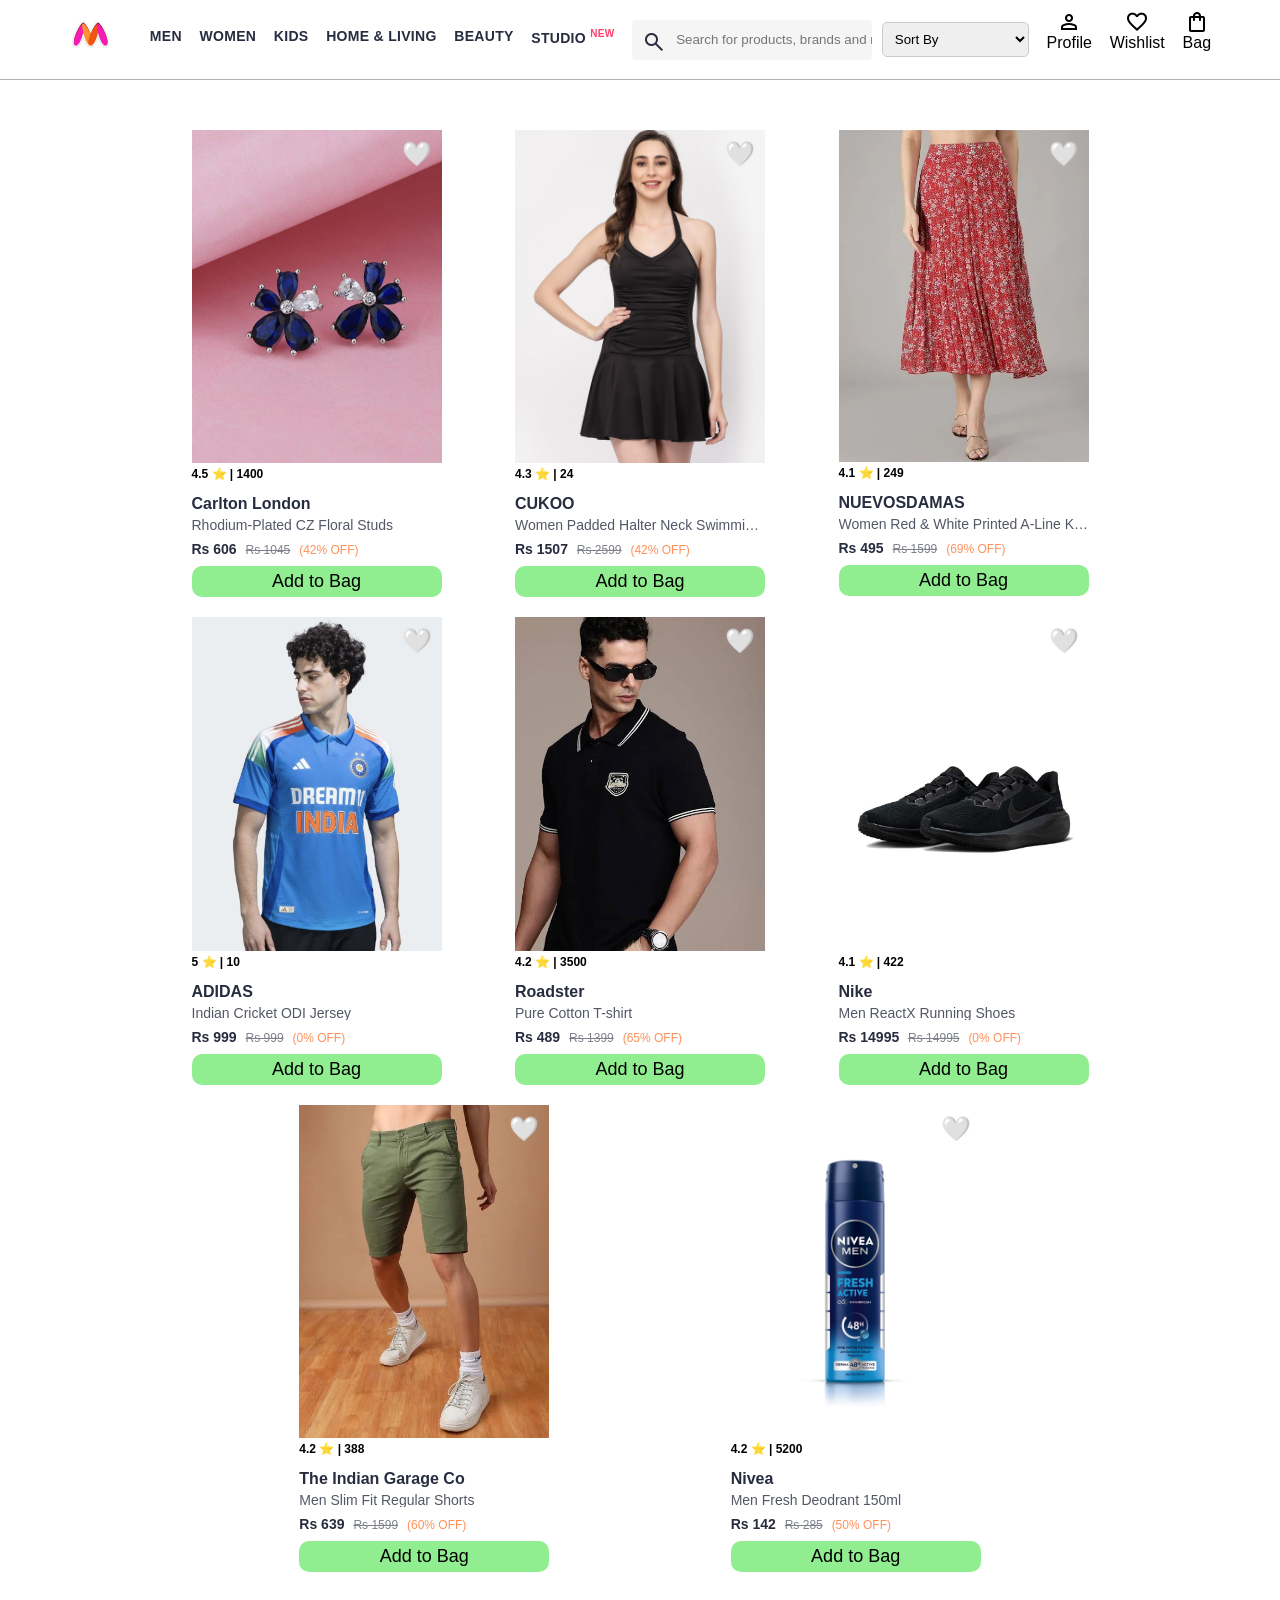
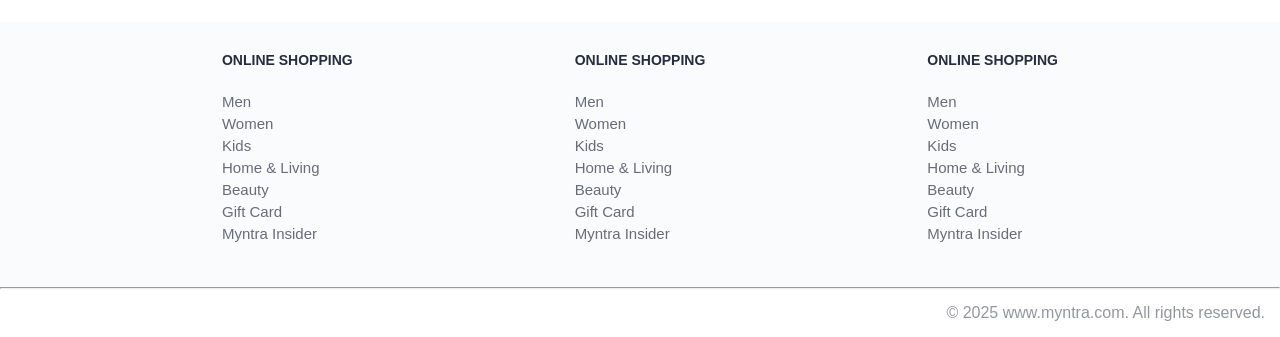
==== index.html @ 38ff7db0 "Initial commit" ====
<!DOCTYPE html>
<html lang="en">
<head>
    <title>Myntra Functional Clone</title>
    <link rel="stylesheet" href="css/index.css">
    <link rel="stylesheet" href="https://fonts.googleapis.com/css2?family=Material+Symbols+Outlined:opsz,wght,FILL,GRAD@20..48,100..700,0..1,-50..200" />
</head>
<body>
    <header>
        <div class="logo_container">
            <a href="#"><img class="myntra_home" src="images/myntra logo.avif" alt="Myntra Home"></a>
        </div>
        <nav class="nav_bar">
            <a href="#">Men</a>
            <a href="#">Women</a>
            <a href="#">Kids</a>
            <a href="#">Home & Living</a>
            <a href="#">Beauty</a>
            <a href="#">Studio <sup>New</sup></a>
        </nav>
        <div class="search_bar">
            <span class="material-symbols-outlined search_icon">search</span>
            <input 
            id="search-input"
            class="search_input" 
            placeholder="Search for products, brands and more">
        </div>
        <select id="sort-select">
            <option value="">Sort By</option>
            <option value="low-high">Price: Low to High</option>
            <option value="high-low">Price: High to Low</option>
            <option value="rating">Highest Rated</option>
        </select>
        <div class="action_bar">
            <div class="action_container">
                <span class="material-symbols-outlined action_icon">person</span>
                <span class="action_name">Profile</span>
            </div>

            <div class="action_container">
                <span class="material-symbols-outlined action_icon">favorite</span>
                <span class="action_name">Wishlist</span>
                <span class="wishlist-item-count">0</span>
            </div>

            <a class="action_container" href="pages/bag.html">
                <span class="material-symbols-outlined action_icon">shopping_bag</span>
                <span class="action_name">Bag</span>
                <span class="bag-item-count">0</span>
            </a>
        </div>
    </header>

            <div id="toast">✅ Item Added to Bag</div>

    <main>
        <div class="items-container">
        </div>
    </main>
    <footer>
        <div class="footer_container">
            <div class="footer_column">
                <h3>ONLINE SHOPPING</h3>

                <a href="#">Men</a>
                <a href="#">Women</a>
                <a href="#">Kids</a>
                <a href="#">Home & Living</a>
                <a href="#">Beauty</a>
                <a href="#">Gift Card</a>
                <a href="#">Myntra Insider</a>
            </div>

            <div class="footer_column">
                <h3>ONLINE SHOPPING</h3>

                <a href="#">Men</a>
                <a href="#">Women</a>
                <a href="#">Kids</a>
                <a href="#">Home & Living</a>
                <a href="#">Beauty</a>
                <a href="#">Gift Card</a>
                <a href="#">Myntra Insider</a>
            </div>

            <div class="footer_column">
                <h3>ONLINE SHOPPING</h3>

                <a href="#">Men</a>
                <a href="#">Women</a>
                <a href="#">Kids</a>
                <a href="#">Home & Living</a>
                <a href="#">Beauty</a>
                <a href="#">Gift Card</a>
                <a href="#">Myntra Insider</a>
            </div>
        </div>
        <hr>

        <div class="copyright">
            © 2025 www.myntra.com. All rights reserved.
        </div>
    </footer>
    <script src="data/items.js"></script>
    <script src="scripts/index.js"></script>
</body>
</html>
---- css/index.css ----
/***************** Item Page CSS **************************/
/*.action_container {
    text-decoration: none;
}
a.action_container:link {
    color:black;
}
.item-details {
    cursor: pointer;
    width: 250px;
    margin: 10px;
}
.stars {
    font-size: 12px;
    font-weight: 700;
    text-align: left;
}
.company {
    font-size: 18px;
    font-weight: 700;
    line-height: 1;
    color: #282c3f;
    margin-bottom: 6px;
    overflow: hidden;
    text-overflow: ellipsis;
    white-space: nowrap;
    margin-top: 20px;
}
.item-name {
    color: #535766;
    font-size: 16px;
    line-height: 1;
    margin-bottom: 0;
    margin-top: 0;
    overflow: hidden;
    text-overflow: ellipsis;
    white-space: nowrap;
    font-weight: 400;
    display: block;
}
.price-container {
    margin-top: 10px;
}
.current-price {
    font-size: 14px;
    font-weight: 700;
    color: #282c3f;
}
.original-price {
    text-decoration: line-through;
    color: #7e818c;
    font-weight: 400;
    margin-left: 5px;
    font-size: 12px;
}
.discount-percentage {
    color: #ff905a;
    font-weight: 400;
    font-size: 12px;
    margin-left: 5px;
}
.btn-bag {
    background-color: lightgreen;
    border: none;
    padding: 5px 15px;
    border-radius: 10px;
    width: 100%;
    margin-top: 7px;
    font-size: 20px;
    cursor: pointer;
}
.bag-items {
    background-color: #f16565;
    white-space: nowrap;
    text-align: center;
    line-height: 18px;
    padding: 0 6px;
    height: 18px;
    position: relative;
    border-radius: 50%;
    font-size: 12px;
    color: #fff;
    left: 13px;
    top: -44px;
    font-weight: 700;
    cursor: pointer;
}*/

* {
    margin: 0;
    padding: 0;
    font-family: Assistant,-apple-system,BlinkMacSystemFont,Segoe UI,Roboto,Helvetica,Arial,sans-serif;
    box-sizing: border-box;
}
header {
    display: flex;
    background-color: #ffffff;
    height: 80px;
    justify-content: space-between;
    align-items: center;
    border-bottom: 1px solid #b6b1b1;
}
.myntra_home {
    height: 45px;
}
.logo_container {
    margin-left: 4%;
}
.action_bar {
    margin-right: 4%;
}
.nav_bar {
    display: flex;
    min-width: 500px;
    justify-content: space-evenly;
}
.nav_bar a {
    font-size: 14px;
    letter-spacing: .3px;
    color: #282c3f;
    font-weight: 700;
    text-transform: uppercase;
    text-decoration: none;
    padding: 26px 0;
    border-bottom: 5px solid #ffffff;
}
.nav_bar a:hover {
    border-bottom: 4px solid #f54e77;
}

.nav_bar a sup {
    color: #ff3f6c;
    font-size: 10px;
}

.search_bar {
    height: 40px;
    min-width: 200px;
    width: 30%;
    display: flex;
    align-items: center;
}
.search_icon {
    box-sizing: content-box;
    height: 20px;
    padding: 10px;

    background-color: #f5f5f6;
    color: #282c3f;
    font-weight: 300;
    border-radius: 4px 0 0 4px;
}
.search_input {
    color: #696e79;
    background-color: #f5f5f6;
    flex-grow: 1;
    height: 40px;
    border: 0;
    border-radius: 0 4px 4px 0;
}

.action_bar {
    display: flex;
    min-width: 200px;
    justify-content: space-evenly;
}

.action_container {
    display: flex;
    flex-direction: column;
    align-items: center;
}

/* Main section */
.banner_container {
    margin: 40px 0;
}
.banner_image {
    width: 100%;
}

.category_heading {
    text-transform: uppercase;
    color: #3e4152;
    letter-spacing: .15em;
    font-size: 1.8em;
    margin: 50px 0 10px 30px;
    max-height: 5em;
    font-weight: 700;
}

.category-items, .items-container {
    width: 80%;
    margin: 50px 10%;
    display: flex;
    flex-wrap: wrap;
    justify-content: space-evenly;
}

.sale_item {
    width: 250px;
}

.footer_container {
    padding: 30px 0px 40px 0px;
    background: #FAFBFC;
    display: flex;
    justify-content: space-evenly;
}

.footer_column {
    display: flex;
    flex-direction: column;
}

.footer_column h3 {
    color: #282c3f;
    font-size: 14px;
    margin-bottom: 25px;
}

.footer_column a {
    color: #696b79;
    font-size: 15px;
    text-decoration: none;
    padding-bottom: 5px;
}

.copyright {
    color: #94969f;
    text-align: end;
    padding: 15px;
}

.items-container {
    width: 80%;
    margin: 40px 10%;
}
.item-container {
    width: 250px;
    margin: 10px;
}
.item-image {
    width: 100%;
}
.rating{
    font-size: 12px;
    font-weight: 700;
}
.company-name{
    margin-top: 15px;
    font-size: 16px;
    font-weight: 700;
    line-height: 1;
    color: #282c3f;
    margin-bottom: 6px;
    overflow: hidden;
    text-overflow: ellipsis;
    white-space: nowrap;
}
.item-name {
    color: #535766;
    font-size: 14px;
    line-height: 1;
    margin-bottom: 0;
    margin-top: 0;
    overflow: hidden;
    text-overflow: ellipsis;
    white-space: nowrap;
    font-weight: 400;
    display: block;
}
.price {
    margin-top: 10px;
    font-size: 14px;
    line-height: 15px;
    color: #282c3f;
    white-space: nowrap;
}
.current-price {
    font-size: 14px;
    font-weight: 700;
    color: #282c3f;
}
.original-price {
    text-decoration: line-through;
    color: #7e818c;
    font-weight: 400;
    margin-left: 5px;
    font-size: 12px;
}
.discount {
    color: #ff905a;
    font-weight: 400;
    font-size: 12px;
    margin-left: 5px;
}
.btn-add-bag {
    margin-top: 8px;
    font-size: 18px;
    width: 100%;
    background-color: lightgreen;
    border: none;
    padding: 5px 15px;
    border-radius: 10px;
    cursor: pointer;
}
.bag-item-count {
    background-color: #f16565;
    white-space: nowrap;
    text-align: center;
    line-height: 18px;
    padding: 0 6px;
    height: 18px;
    position: relative;
    border-radius: 50%;
    font-size: 12px;
    color: #fff;
    left: 13px;
    top: -44px;
    font-weight: 700;
    cursor: pointer;
}
.action_container {
    text-decoration: none;
}
a.action_container:link {
    color:black;
}

#toast{
    position: fixed;
    bottom: 20px;
    right: 20px;
    background-color: red;
    color: white;
    padding: 12px 20px;
    border-radius: 6px;
    font-weight: 600;
    opacity: 0;
    pointer-events: none;
    transition: opacity 0.3s ease;
}

#toast.show{
    opacity: 1;
}

.no-products{
    width: 100%;
    text-align: center;
    padding: 60px 20px;
}

.no-products h2{
    color: #282c3f;
    margin-bottom: 10px;
}

.no-products p{
    color: #696b79;
}

.item-container{
    transition: all 0.3s ease;
}

.item-container:hover{
    transform: translateY(-8px);
    box-shadow: 0 8px 20px rgba(0,0,0,0.15);
}

.btn-add-bag{
    transition: all 0.3s ease;
}

.btn-add-bag:hover{
    background-color: #66d966;
    transform: scale(1.03);
}

#sort-select{
    padding: 8px;
    border: 1px solid #ccc;
    border-radius: 5px;
    margin-left: 10px;
}

.item-container{
    position: relative;
}

.wishlist-icon{
    position: absolute;
    top: 10px;
    right: 10px;
    font-size: 24px;
    cursor: pointer;
    z-index: 1;
}

.wishlist-item-count{
    background-color: #f16565;
    white-space: nowrap;
    text-align: center;
    line-height: 18px;
    padding: 0 6px;
    height: 18px;
    position: relative;
    border-radius: 50%;
    font-size: 12px;
    color: #fff;
    left: 18px;
    top: -44px;
    font-weight: 700;
    cursor: pointer;
    visibility: hidden;
}
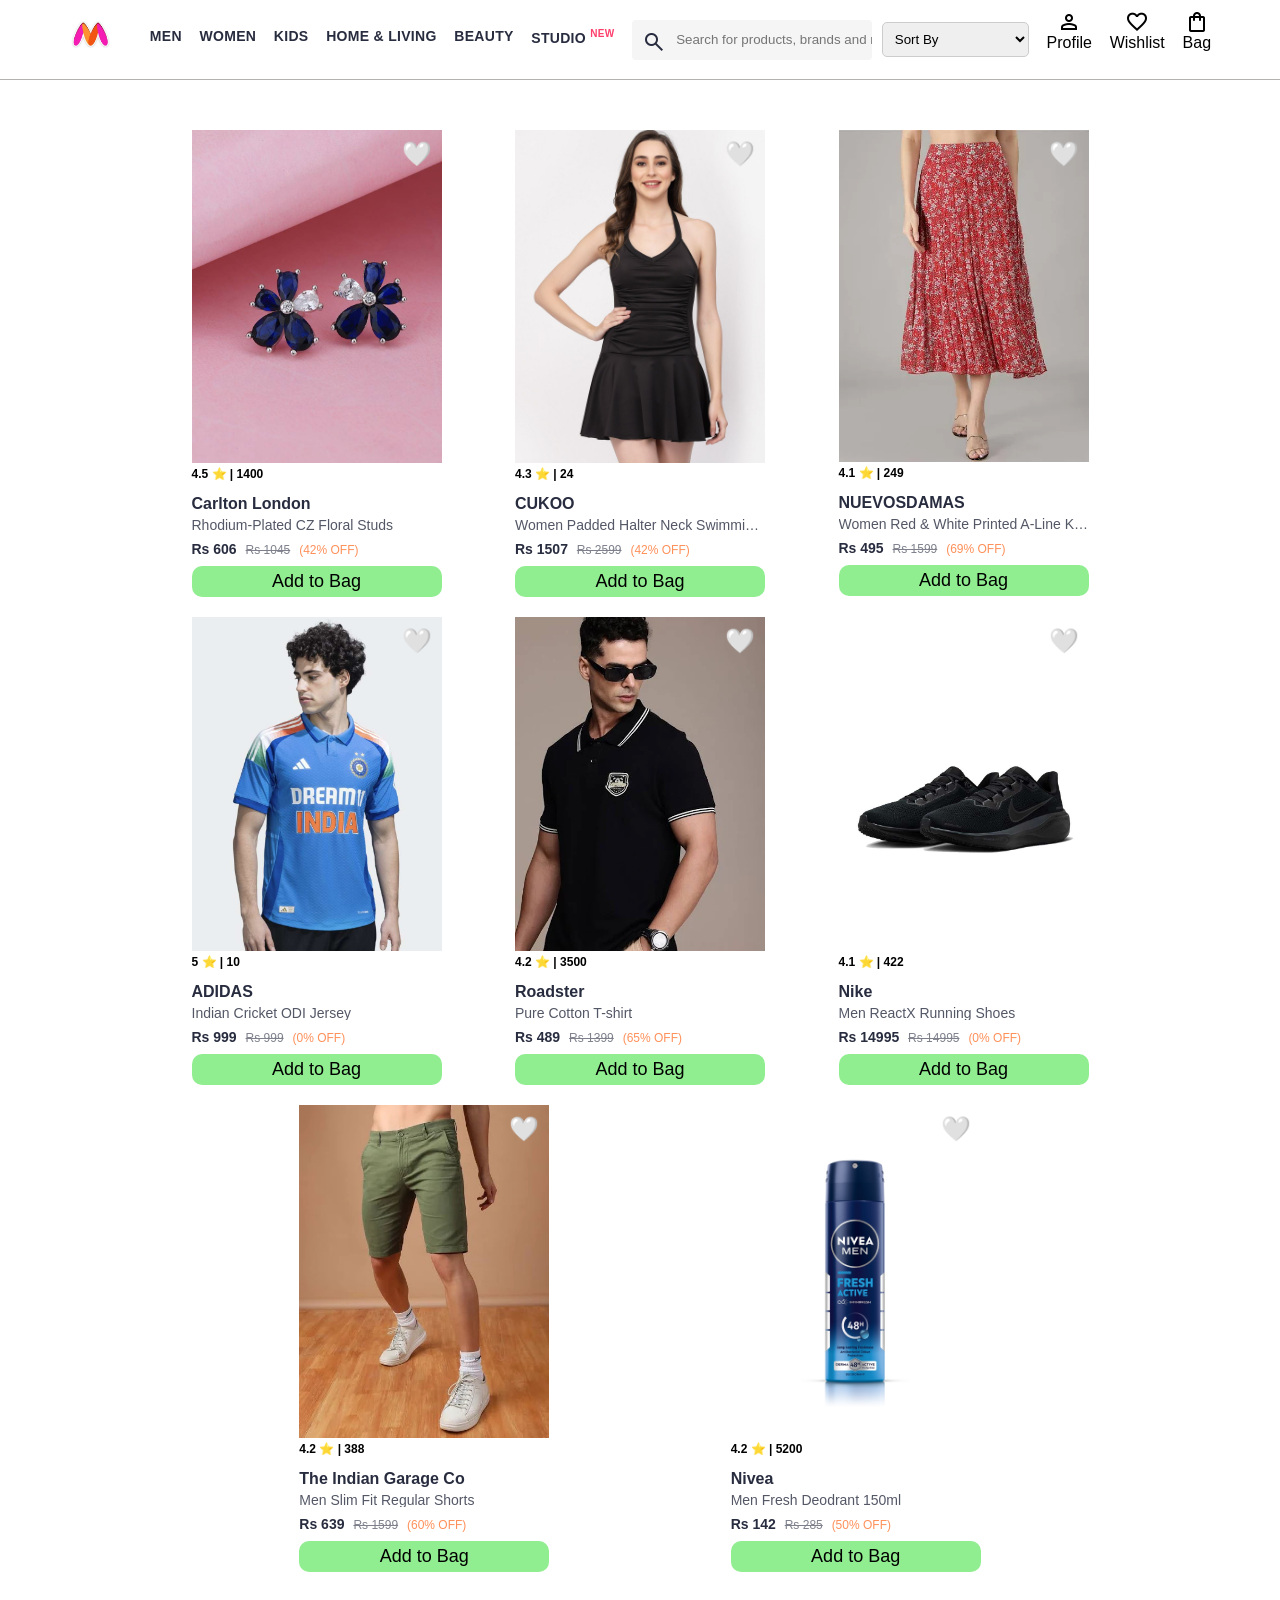
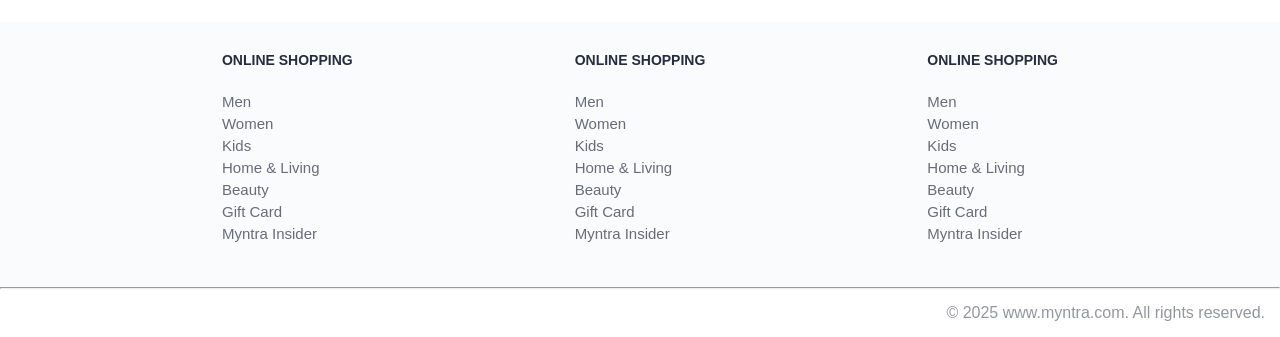
==== commit 0951ddf5: "Completed wishlist and navigation features" ====
--- a/index.html
+++ b/index.html
@@ -1,7 +1,7 @@
 <!DOCTYPE html>
 <html lang="en">
 <head>
-    <title>Myntra Functional Clone</title>
+    <title>Myntra Clone | Shivpal</title>
     <link rel="stylesheet" href="css/index.css">
     <link rel="stylesheet" href="https://fonts.googleapis.com/css2?family=Material+Symbols+Outlined:opsz,wght,FILL,GRAD@20..48,100..700,0..1,-50..200" />
 </head>
@@ -37,11 +37,11 @@
                 <span class="action_name">Profile</span>
             </div>
 
-            <div class="action_container">
+            <a class="action_container" href="pages/wishlist.html">
                 <span class="material-symbols-outlined action_icon">favorite</span>
                 <span class="action_name">Wishlist</span>
                 <span class="wishlist-item-count">0</span>
-            </div>
+            </a>
 
             <a class="action_container" href="pages/bag.html">
                 <span class="material-symbols-outlined action_icon">shopping_bag</span>
@@ -51,7 +51,7 @@
         </div>
     </header>
 
-            <div id="toast">✅ Item Added to Bag</div>
+            <div id="toast"></div>
 
     <main>
         <div class="items-container">
--- a/css/index.css
+++ b/css/index.css
@@ -340,6 +340,7 @@
     opacity: 0;
     pointer-events: none;
     transition: opacity 0.3s ease;
+    z-index: 9999;
 }
 
 #toast.show{
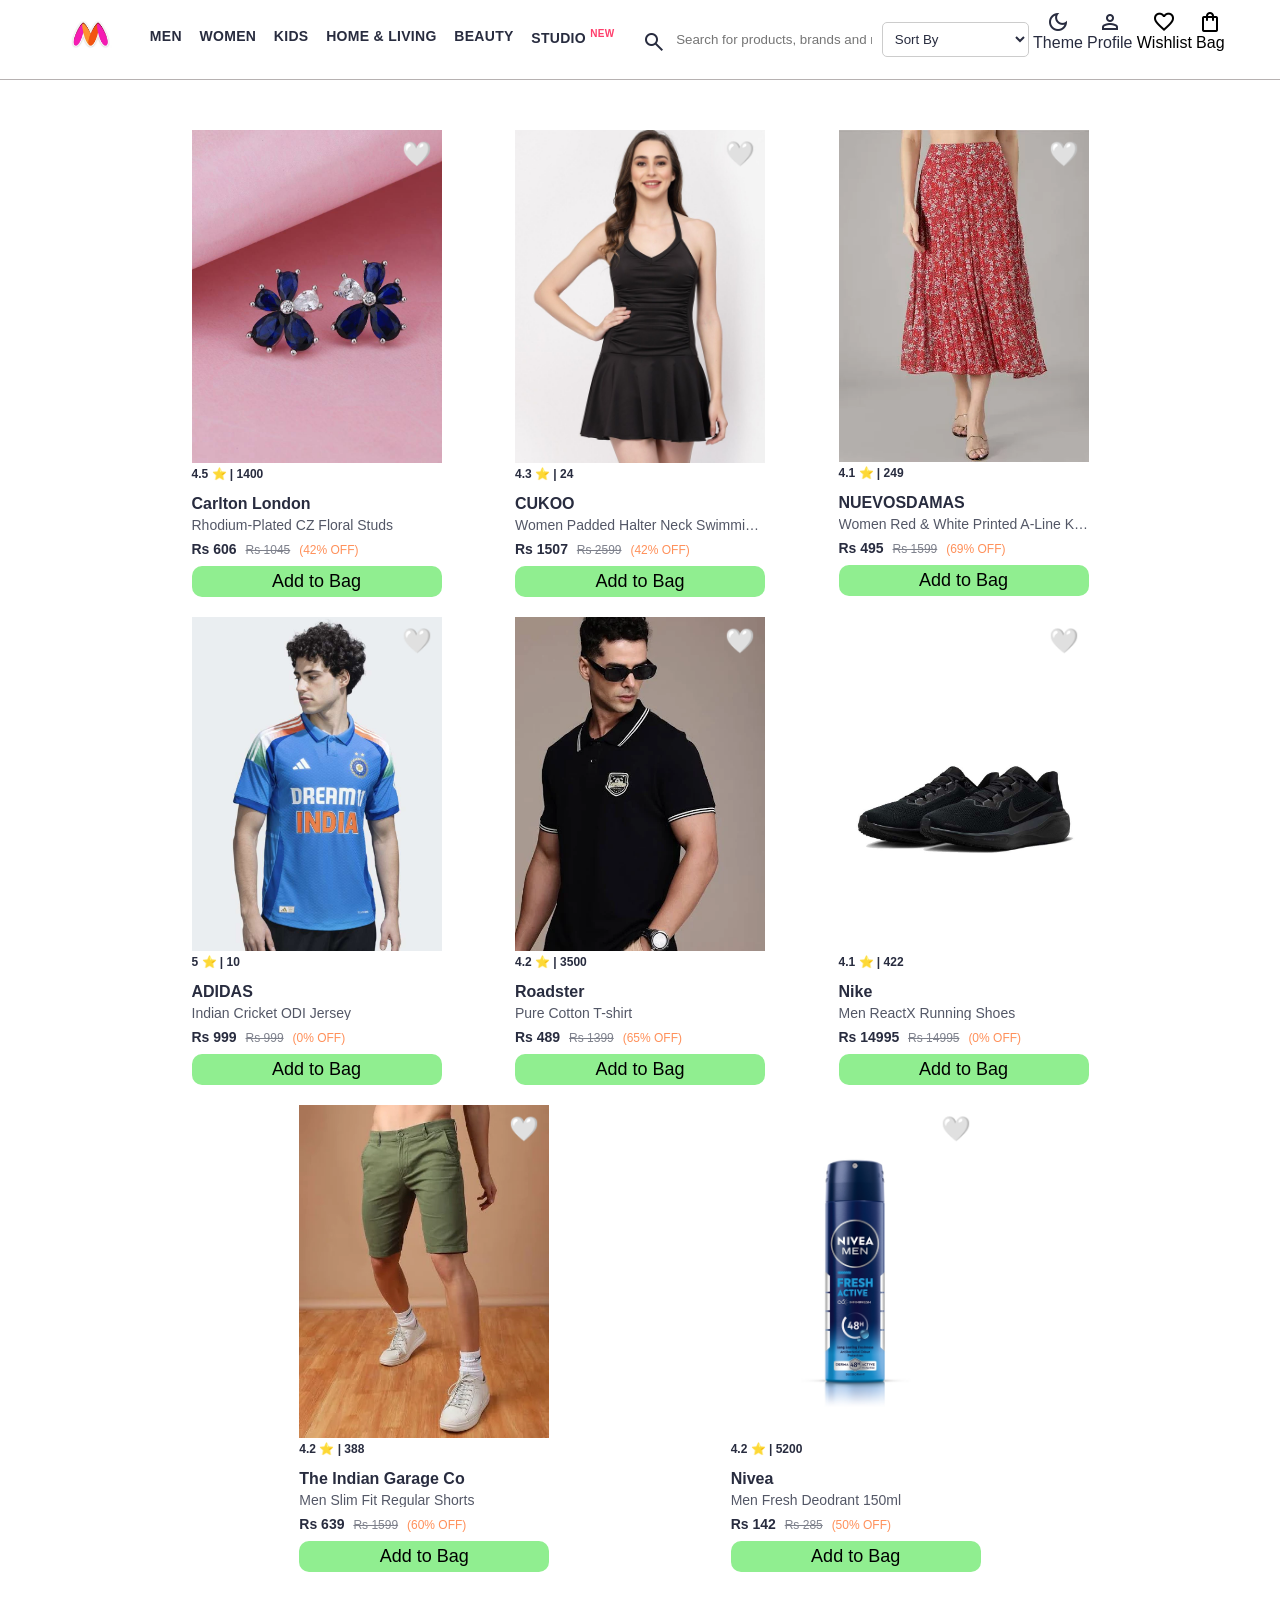
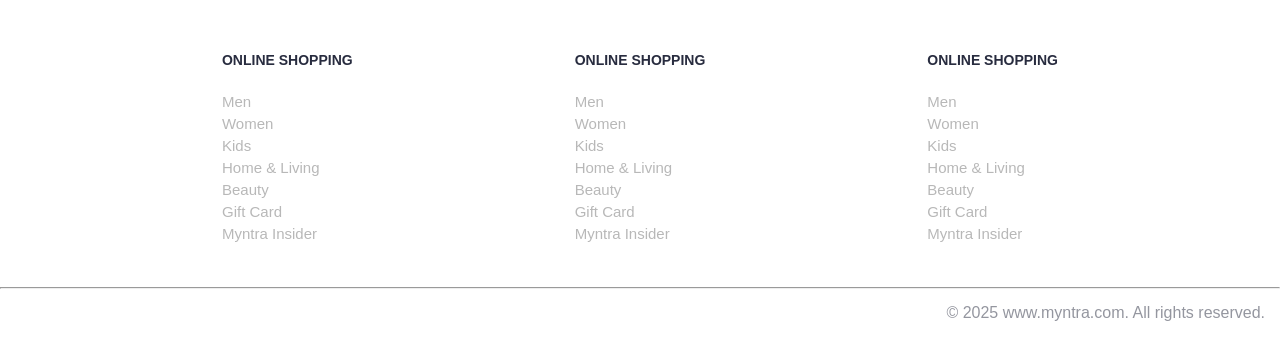
==== commit 80558aa7: "Added dark mode support" ====
--- a/index.html
+++ b/index.html
@@ -32,6 +32,10 @@
             <option value="rating">Highest Rated</option>
         </select>
         <div class="action_bar">
+            <div class="action_container" id="theme-toggle">
+                <span class="material-symbols-outlined action_icon">dark_mode</span>
+                <span class="action_name">Theme</span>
+            </div>
             <div class="action_container">
                 <span class="material-symbols-outlined action_icon">person</span>
                 <span class="action_name">Profile</span>
--- a/css/index.css
+++ b/css/index.css
@@ -1,129 +1,71 @@
-/***************** Item Page CSS **************************/
-/*.action_container {
-    text-decoration: none;
-}
-a.action_container:link {
-    color:black;
-}
-.item-details {
-    cursor: pointer;
-    width: 250px;
-    margin: 10px;
-}
-.stars {
-    font-size: 12px;
-    font-weight: 700;
-    text-align: left;
-}
-.company {
-    font-size: 18px;
-    font-weight: 700;
-    line-height: 1;
-    color: #282c3f;
-    margin-bottom: 6px;
-    overflow: hidden;
-    text-overflow: ellipsis;
-    white-space: nowrap;
-    margin-top: 20px;
-}
-.item-name {
-    color: #535766;
-    font-size: 16px;
-    line-height: 1;
-    margin-bottom: 0;
-    margin-top: 0;
-    overflow: hidden;
-    text-overflow: ellipsis;
-    white-space: nowrap;
-    font-weight: 400;
-    display: block;
-}
-.price-container {
-    margin-top: 10px;
-}
-.current-price {
-    font-size: 14px;
-    font-weight: 700;
-    color: #282c3f;
-}
-.original-price {
-    text-decoration: line-through;
-    color: #7e818c;
-    font-weight: 400;
-    margin-left: 5px;
-    font-size: 12px;
-}
-.discount-percentage {
-    color: #ff905a;
-    font-weight: 400;
-    font-size: 12px;
-    margin-left: 5px;
-}
-.btn-bag {
-    background-color: lightgreen;
-    border: none;
-    padding: 5px 15px;
-    border-radius: 10px;
-    width: 100%;
-    margin-top: 7px;
-    font-size: 20px;
-    cursor: pointer;
-}
-.bag-items {
-    background-color: #f16565;
-    white-space: nowrap;
-    text-align: center;
-    line-height: 18px;
-    padding: 0 6px;
-    height: 18px;
-    position: relative;
-    border-radius: 50%;
-    font-size: 12px;
-    color: #fff;
-    left: 13px;
-    top: -44px;
-    font-weight: 700;
-    cursor: pointer;
-}*/
-
 * {
     margin: 0;
     padding: 0;
     font-family: Assistant,-apple-system,BlinkMacSystemFont,Segoe UI,Roboto,Helvetica,Arial,sans-serif;
     box-sizing: border-box;
 }
+
+:root{
+    --bg-color: #ffffff;
+    --text-color: #282c3f;
+    --header-bg: #ffffff;
+    --card-bg: #ffffff;
+    --border-color: #b6b1b1;
+}
+
+.dark-mode{
+    --bg-color: #181818;
+    --text-color: #f5f5f5;
+    --header-bg: #242424;
+    --card-bg: #2d2d2d;
+    --border-color: #444;
+}
+
+body{
+    background-color: var(--bg-color);
+    color: var(--text-color);
+    transition: background-color 0.3s ease, color 0.3s ease;
+}
+
 header {
     display: flex;
-    background-color: #ffffff;
+    background-color: var(--header-bg);
     height: 80px;
     justify-content: space-between;
     align-items: center;
-    border-bottom: 1px solid #b6b1b1;
-}
+    border-bottom: 1px solid var(--border-color);
+    transition: background-color 0.3s ease;
+}
+
 .myntra_home {
     height: 45px;
 }
+
 .logo_container {
     margin-left: 4%;
 }
+
 .action_bar {
     margin-right: 4%;
 }
+
 .nav_bar {
     display: flex;
     min-width: 500px;
     justify-content: space-evenly;
 }
+
 .nav_bar a {
     font-size: 14px;
     letter-spacing: .3px;
-    color: #282c3f;
+    color: var(--text-color);
     font-weight: 700;
     text-transform: uppercase;
     text-decoration: none;
     padding: 26px 0;
-    border-bottom: 5px solid #ffffff;
-}
+    border-bottom: 5px solid transparent;
+}
+
 .nav_bar a:hover {
     border-bottom: 4px solid #f54e77;
 }
@@ -140,19 +82,20 @@
     display: flex;
     align-items: center;
 }
+
 .search_icon {
     box-sizing: content-box;
     height: 20px;
     padding: 10px;
-
-    background-color: #f5f5f6;
-    color: #282c3f;
+    background-color: var(--card-bg);
+    color: var(--text-color);
     font-weight: 300;
     border-radius: 4px 0 0 4px;
 }
+
 .search_input {
-    color: #696e79;
-    background-color: #f5f5f6;
+    background-color: var(--card-bg);
+    color: var(--text-color);
     flex-grow: 1;
     height: 40px;
     border: 0;
@@ -166,9 +109,11 @@
 }
 
 .action_container {
+    color: var(--text-color);
     display: flex;
     flex-direction: column;
     align-items: center;
+    cursor: pointer;
 }
 
 /* Main section */
@@ -203,7 +148,7 @@
 
 .footer_container {
     padding: 30px 0px 40px 0px;
-    background: #FAFBFC;
+    background: var(--header-bg);
     display: flex;
     justify-content: space-evenly;
 }
@@ -214,13 +159,13 @@
 }
 
 .footer_column h3 {
-    color: #282c3f;
+    color: var(--text-color);
     font-size: 14px;
     margin-bottom: 25px;
 }
 
 .footer_column a {
-    color: #696b79;
+    color: #b8b8b8;
     font-size: 15px;
     text-decoration: none;
     padding-bottom: 5px;
@@ -236,28 +181,36 @@
     width: 80%;
     margin: 40px 10%;
 }
-.item-container {
+
+.item-container{
     width: 250px;
     margin: 10px;
-}
+    background-color: var(--card-bg);
+    transition: all 0.3s ease;
+    border-radius: 8px;
+}
+
 .item-image {
     width: 100%;
 }
+
 .rating{
     font-size: 12px;
     font-weight: 700;
 }
+
 .company-name{
     margin-top: 15px;
     font-size: 16px;
     font-weight: 700;
     line-height: 1;
-    color: #282c3f;
+    color: var(--text-color);
     margin-bottom: 6px;
     overflow: hidden;
     text-overflow: ellipsis;
     white-space: nowrap;
 }
+
 .item-name {
     color: #535766;
     font-size: 14px;
@@ -270,18 +223,21 @@
     font-weight: 400;
     display: block;
 }
+
 .price {
     margin-top: 10px;
     font-size: 14px;
     line-height: 15px;
-    color: #282c3f;
-    white-space: nowrap;
-}
+    color: var(--text-color);
+    white-space: nowrap;
+}
+
 .current-price {
     font-size: 14px;
     font-weight: 700;
-    color: #282c3f;
-}
+    color: var(--text-color);
+}
+
 .original-price {
     text-decoration: line-through;
     color: #7e818c;
@@ -289,12 +245,14 @@
     margin-left: 5px;
     font-size: 12px;
 }
+
 .discount {
     color: #ff905a;
     font-weight: 400;
     font-size: 12px;
     margin-left: 5px;
 }
+
 .btn-add-bag {
     margin-top: 8px;
     font-size: 18px;
@@ -305,6 +263,7 @@
     border-radius: 10px;
     cursor: pointer;
 }
+
 .bag-item-count {
     background-color: #f16565;
     white-space: nowrap;
@@ -321,9 +280,11 @@
     font-weight: 700;
     cursor: pointer;
 }
+
 .action_container {
     text-decoration: none;
 }
+
 a.action_container:link {
     color:black;
 }
@@ -385,6 +346,8 @@
     border: 1px solid #ccc;
     border-radius: 5px;
     margin-left: 10px;
+    background: var(--card-bg);
+    color: var(--text-color);
 }
 
 .item-container{
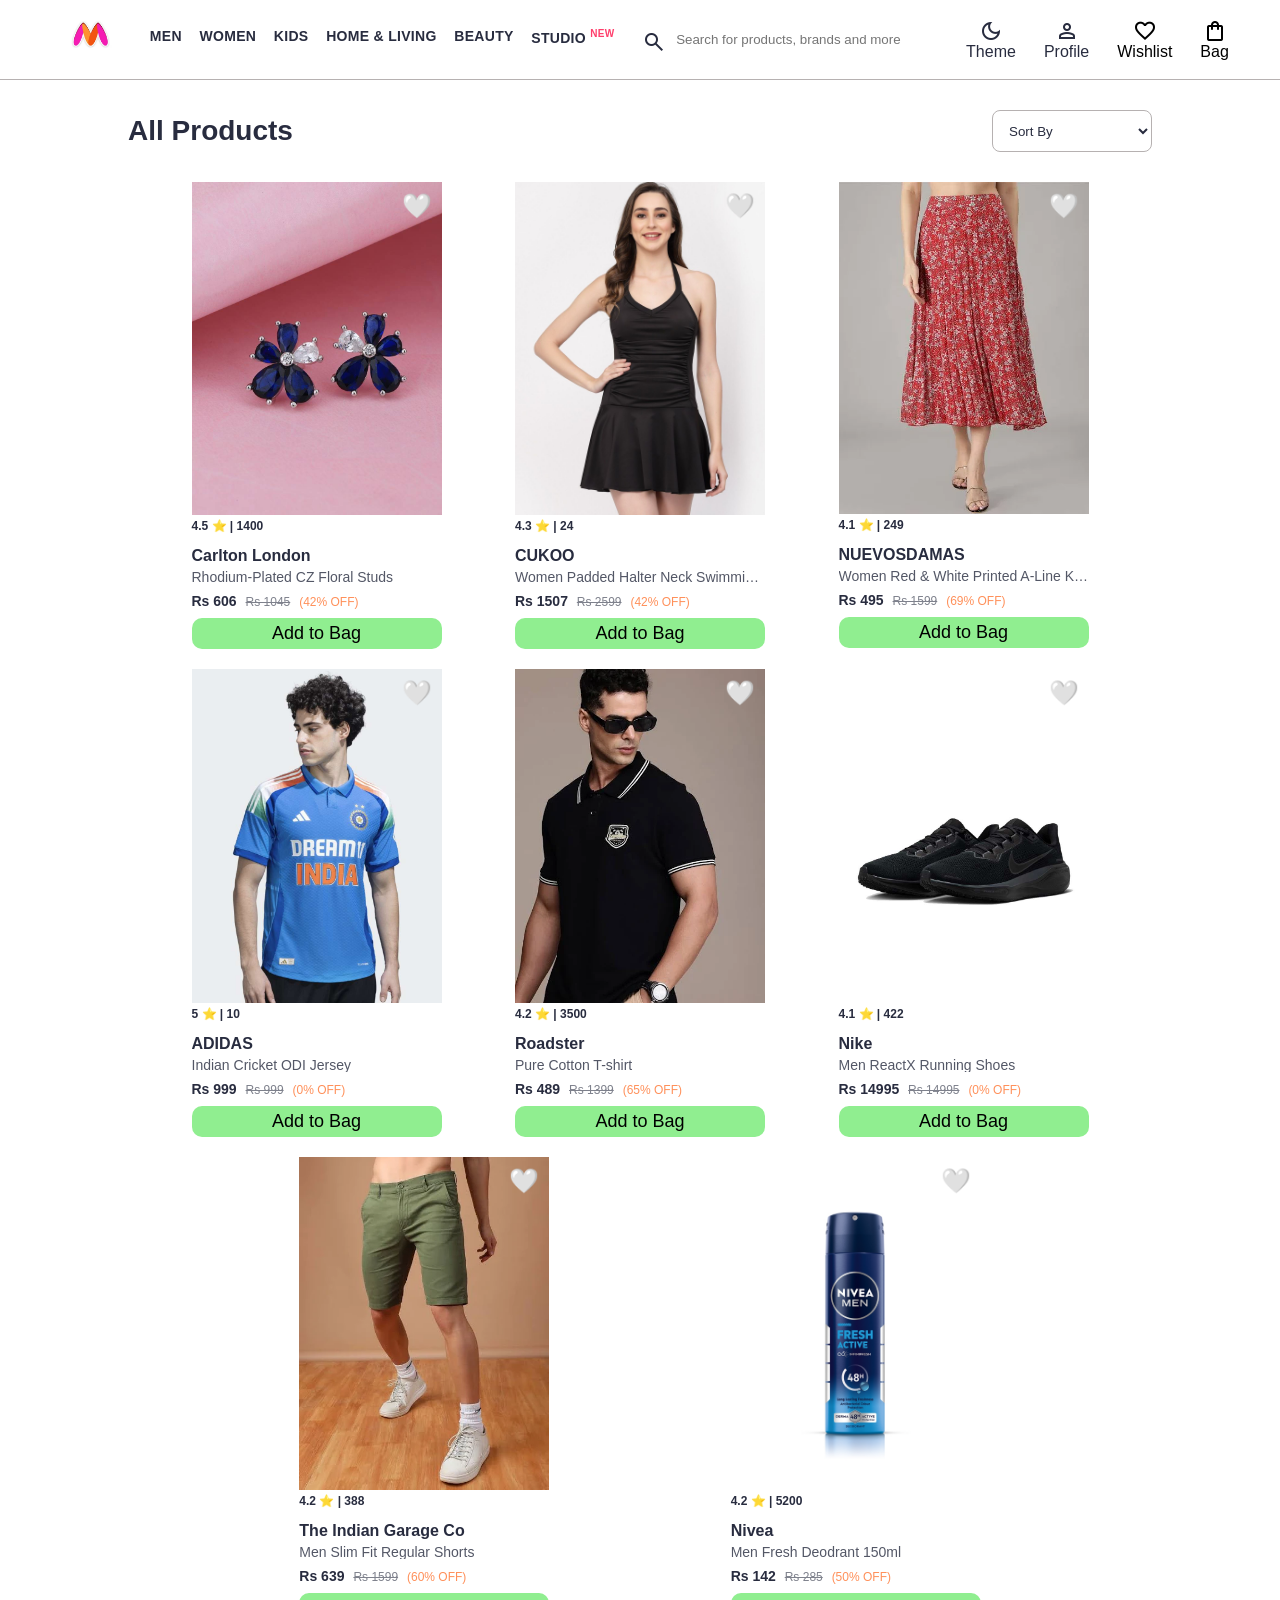
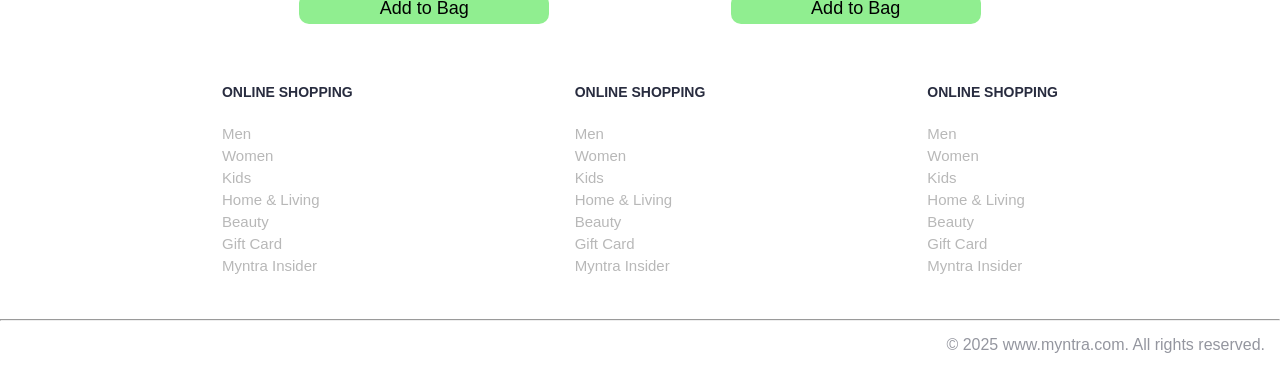
==== commit e972b2d8: "Added profile, checkout, orders and contact pages with UI improvements" ====
--- a/index.html
+++ b/index.html
@@ -1,6 +1,8 @@
 <!DOCTYPE html>
 <html lang="en">
 <head>
+    <meta charset="UTF-8">
+    <meta name="viewport" content="width=device-width, initial-scale=1.0">
     <title>Myntra Clone | Shivpal</title>
     <link rel="stylesheet" href="css/index.css">
     <link rel="stylesheet" href="https://fonts.googleapis.com/css2?family=Material+Symbols+Outlined:opsz,wght,FILL,GRAD@20..48,100..700,0..1,-50..200" />
@@ -25,20 +27,48 @@
             class="search_input" 
             placeholder="Search for products, brands and more">
         </div>
-        <select id="sort-select">
-            <option value="">Sort By</option>
-            <option value="low-high">Price: Low to High</option>
-            <option value="high-low">Price: High to Low</option>
-            <option value="rating">Highest Rated</option>
-        </select>
+        
         <div class="action_bar">
             <div class="action_container" id="theme-toggle">
                 <span class="material-symbols-outlined action_icon">dark_mode</span>
                 <span class="action_name">Theme</span>
             </div>
-            <div class="action_container">
+
+            <div class="action_container profile-container" id="profile-toggle">
+
                 <span class="material-symbols-outlined action_icon">person</span>
                 <span class="action_name">Profile</span>
+
+                <div class="profile-dropdown" id="profile-dropdown">
+
+                    <a href="pages/profile.html">
+                        <span class="material-symbols-outlined">person</span>
+                         My Profile
+                    </a>
+
+                    <a href="pages/orders.html">
+                        <span class="material-symbols-outlined">package_2</span>
+                        Orders
+                    </a>
+
+                    <hr>
+
+                    <a href="pages/wishlist.html">
+                        <span class="material-symbols-outlined">favorite</span>
+                        Wishlist
+                    </a>
+
+                    <a href="pages/bag.html">
+                        <span class="material-symbols-outlined">shopping_bag</span>
+                        Bag
+                    </a>
+
+                    <a href="pages/contact.html">
+                        <span class="material-symbols-outlined">call</span>
+                        Contact
+                    </a>
+
+                </div>
             </div>
 
             <a class="action_container" href="pages/wishlist.html">
@@ -58,9 +88,38 @@
             <div id="toast"></div>
 
     <main>
+
+        <div class="products-header">
+
+            <h2>All Products</h2>
+
+            <select id="sort-select">
+                <option value="">Sort By</option>
+                <option value="low-high">Price: Low to High</option>
+                <option value="high-low">Price: High to Low</option>
+                <option value="rating">Highest Rated</option>
+            </select>
+
+        </div>
+
         <div class="items-container">
+
         </div>
+
     </main>
+
+    <div class="product-modal" id="product-modal">
+        <div class="modal-content">
+            <span class="close-modal">&times;</span>
+            <img id="modal-image" src="" alt="Product">
+            <h2 id="modal-company"></h2>
+            <p id="modal-name"></p>
+            <div id="modal-rating"></div>
+            <div id="modal-price"></div>
+            <button id="modal-add-bag">Add to Bag</button>
+        </div>
+    </div>
+
     <footer>
         <div class="footer_container">
             <div class="footer_column">
@@ -106,6 +165,8 @@
         </div>
     </footer>
     <script src="data/items.js"></script>
+    <script src="scripts/common.js"></script>
     <script src="scripts/index.js"></script>
+    <!-- <script src="scripts/theme.js"></script> -->
 </body>
 </html>
--- a/css/index.css
+++ b/css/index.css
@@ -45,10 +45,6 @@
     margin-left: 4%;
 }
 
-.action_bar {
-    margin-right: 4%;
-}
-
 .nav_bar {
     display: flex;
     min-width: 500px;
@@ -102,18 +98,24 @@
     border-radius: 0 4px 4px 0;
 }
 
-.action_bar {
-    display: flex;
-    min-width: 200px;
-    justify-content: space-evenly;
-}
-
-.action_container {
-    color: var(--text-color);
-    display: flex;
-    flex-direction: column;
+.action_bar{
+    display: flex;
     align-items: center;
-    cursor: pointer;
+    justify-content: flex-end;
+    gap: 28px;
+    margin-right: 4%;
+    min-width: auto;
+}
+
+.action_container{
+    color: var(--text-color);
+    display:flex;
+    flex-direction:column;
+    align-items:center;
+    justify-content:center;
+    position:relative;
+    cursor:pointer;
+    text-decoration:none;
 }
 
 /* Main section */
@@ -135,11 +137,36 @@
 }
 
 .category-items, .items-container {
-    width: 80%;
-    margin: 50px 10%;
     display: flex;
     flex-wrap: wrap;
     justify-content: space-evenly;
+    width: 80%;
+    margin: 20px auto;
+}
+
+.products-header{
+    width: 80%;
+    margin: 30px auto 20px;
+    display: flex;
+    justify-content: space-between;
+    align-items: center;
+}
+
+.products-header h2{
+    font-size: 28px;
+    font-weight: 700;
+    color: var(--text-color);
+}
+
+.products-header #sort-select{
+    width: 160px;
+    height: 42px;
+    padding: 0 12px;
+    border: 1px solid var(--border-color);
+    border-radius: 8px;
+    background: var(--card-bg);
+    color: var(--text-color);
+    cursor: pointer;
 }
 
 .sale_item {
@@ -175,11 +202,6 @@
     color: #94969f;
     text-align: end;
     padding: 15px;
-}
-
-.items-container {
-    width: 80%;
-    margin: 40px 10%;
 }
 
 .item-container{
@@ -264,21 +286,19 @@
     cursor: pointer;
 }
 
-.bag-item-count {
-    background-color: #f16565;
-    white-space: nowrap;
-    text-align: center;
-    line-height: 18px;
-    padding: 0 6px;
-    height: 18px;
-    position: relative;
-    border-radius: 50%;
-    font-size: 12px;
-    color: #fff;
-    left: 13px;
-    top: -44px;
-    font-weight: 700;
-    cursor: pointer;
+.bag-item-count{
+    position: absolute;
+    top: -4px;
+    right: -8px;
+    background:#ff3f6c;
+    color:#fff;
+    border-radius:50%;
+    min-width:18px;
+    height:18px;
+    line-height:18px;
+    font-size:11px;
+    text-align:center;
+    font-weight:700;
 }
 
 .action_container {
@@ -341,15 +361,6 @@
     transform: scale(1.03);
 }
 
-#sort-select{
-    padding: 8px;
-    border: 1px solid #ccc;
-    border-radius: 5px;
-    margin-left: 10px;
-    background: var(--card-bg);
-    color: var(--text-color);
-}
-
 .item-container{
     position: relative;
 }
@@ -364,19 +375,325 @@
 }
 
 .wishlist-item-count{
-    background-color: #f16565;
-    white-space: nowrap;
+    position:absolute;
+    top:-4px;
+    right:-8px;
+    background:#ff3f6c;
+    color:#fff;
+    border-radius:50%;
+    min-width:18px;
+    height:18px;
+    line-height:18px;
+    font-size:11px;
+    text-align:center;
+    font-weight:700;
+    visibility:hidden;
+}
+
+.product-modal{
+    position: fixed;
+    inset: 0;
+    background: rgba(0,0,0,0.6);
+    display: none;
+    justify-content: center;
+    align-items: center;
+    z-index: 10000;
+}
+
+.modal-content{
+    width: 400px;
+    background: var(--card-bg);
+    color: var(--text-color);
+    border-radius: 10px;
+    padding: 20px;
     text-align: center;
-    line-height: 18px;
-    padding: 0 6px;
-    height: 18px;
     position: relative;
-    border-radius: 50%;
-    font-size: 12px;
-    color: #fff;
-    left: 18px;
-    top: -44px;
-    font-weight: 700;
+    transform: scale(0.8);
+    animation: modalOpen 0.3s ease forwards;
+}
+
+.modal-content img{
+    width: 220px;
+    border-radius: 10px;
+    margin-bottom: 15px;
+    transition: transform 0.3s ease;
+    cursor: zoom-in;
+}
+
+.modal-content img:hover{
+    transform: scale(1.08);
+}
+
+.close-modal{
+    position: absolute;
+    top: 12px;
+    right: 15px;
+    font-size: 28px;
     cursor: pointer;
+    font-weight: bold;
+}
+
+#modal-company{
+    margin-top: 10px;
+    margin-bottom: 8px;
+}
+
+#modal-name{
+    color: #888;
+    margin-bottom: 12px;
+}
+
+#modal-price{
+    font-size: 18px;
+    font-weight: bold;
+    margin-bottom: 15px;
+}
+
+#modal-add-bag{
+    width: 100%;
+    padding: 10px;
+    border: none;
+    background: #ff3f6c;
+    color: white;
+    border-radius: 6px;
+    cursor: pointer;
+    font-size: 16px;
+}
+
+#modal-rating{
+    margin: 10px 0;
+    font-size: 15px;
+    color: #03a685;
+    font-weight: 600;
+}
+
+@keyframes modalOpen{
+    from{
+        opacity: 0;
+        transform: scale(0.8);
+    }
+
+    to{
+        opacity: 1;
+        transform: scale(1);
+    }
+}
+
+.close-modal{
+    transition: all 0.3s ease;
+}
+
+.close-modal:hover{
+    color: #ff3f6c;
+    transform: rotate(90deg);
+}
+
+@media (max-width: 768px){
+
+    /* Header */
+    header{
+        display: flex;
+        flex-wrap: wrap;
+        align-items: center;
+        justify-content: space-between;
+        height: auto;
+        padding: 10px 15px;
+    }
+
+    .logo_container{
+        margin: 0;
+    }
+
+    .myntra_home{
+        height: 38px;
+    }
+
+    .action_bar{
+        min-width: auto;
+        margin: 0;
+        gap: 12px;
+    }
+
+    .action_name{
+        display: none;
+    }
+
+    .search_bar{
+        order: 3;
+        width: 100%;
+        margin-top: 12px;
+    }
+
+    .search_input{
+        font-size: 14px;
+        width: 100%;
+    }
+
+    /* Navigation */
+    .nav_bar{
+        order: 4;
+        width: 100%;
+        min-width: 100%;
+        display: flex;
+        justify-content: flex-start;
+        gap: 18px;
+        padding: 10px 0;
+        overflow-x: auto;
+        overflow-y: hidden;
+        white-space: nowrap;
+        -ms-overflow-style: none;
+        scrollbar-width: none;
+    }
+
+    .nav_bar::-webkit-scrollbar{
+        display: none;
+    }
+
+    .nav_bar a{
+        flex: 0 0 auto;
+        white-space: nowrap;
+    }
+
+    .nav_bar::-webkit-scrollbar{
+        display: none;
+    }
+
+    .nav_bar a{
+        flex: 0 0 auto;
+        white-space: nowrap;
+        font-size: 13px;
+        padding: 8px 0;
+    }
+
+    /* Products */
+    .items-container{
+        width: 100%;
+        margin: 20px auto;
+        display: grid;
+        grid-template-columns: repeat(2, 1fr);
+        gap: 15px;
+        justify-items: center;
+        padding: 0 10px;
+    }
+
+    .item-container{
+        width: 100%;
+        max-width: 185px;
+        margin: 0;
+    }
+
+    .item-image{
+        width: 100%;
+        height: auto;
+    }
+
+    .company-name{
+        font-size: 14px;
+    }
+
+    .item-name{
+        font-size: 12px;
+    }
+
+    .price{
+        font-size: 12px;
+    }
+
+    .btn-add-bag{
+        font-size: 14px;
+        padding: 8px;
+    }
+
+    /* Modal */
+    .modal-content{
+        width: 90%;
+        max-width: 350px;
+        padding: 15px;
+    }
+
+    .modal-content img{
+        width: 180px;
+    }
+
+    /* Footer */
+    .footer_container{
+        flex-direction: column;
+        padding: 20px;
+        gap: 20px;
+    }
+
+    .footer_column{
+        align-items: center;
+    }
+
+    #sort-select{
+        width: 100%;
+        margin: 10px 0;
+    }
+
+    #sort-select{
+        display: none;
+    }
+}
+
+.profile-container{
+    position: relative;
+}
+
+.profile-dropdown{
+    position: absolute;
+    top: calc(100% + 8px);
+    right:-10px;
+    width: 220px;
+    background: var(--card-bg);
+    border: 1px solid var(--border-color);
+    border-radius: 8px;
+    box-shadow: 0 8px 20px rgba(0,0,0,0.15);
+    flex-direction: column;
+    z-index: 9999;
+    overflow: hidden;
+}
+
+.profile-dropdown a{
+    display: flex;
+    align-items: center;
+    gap: 10px;
+    padding: 12px 15px;
+    text-decoration: none;
+    color: var(--text-color);
+    transition: background 0.3s ease;
+}
+
+.profile-dropdown a:hover{
+    background: #ff3f6c;
+    color: white;
+}
+
+.profile-dropdown a:hover .material-symbols-outlined{
+    color: white;
+}
+
+.profile-dropdown.show{
+    display: flex;
+}
+
+.profile-dropdown{
+    opacity: 0;
     visibility: hidden;
-}+    transform: translateY(10px);
+    transition: all 0.25s ease;
+    display: flex;
+}
+
+.profile-dropdown.show{
+    opacity: 1;
+    visibility: visible;
+    transform: translateY(0);
+}
+
+.profile-dropdown hr{
+    border: none;
+    border-top: 1px solid var(--border-color);
+    margin: 4px 0;
+}
+
